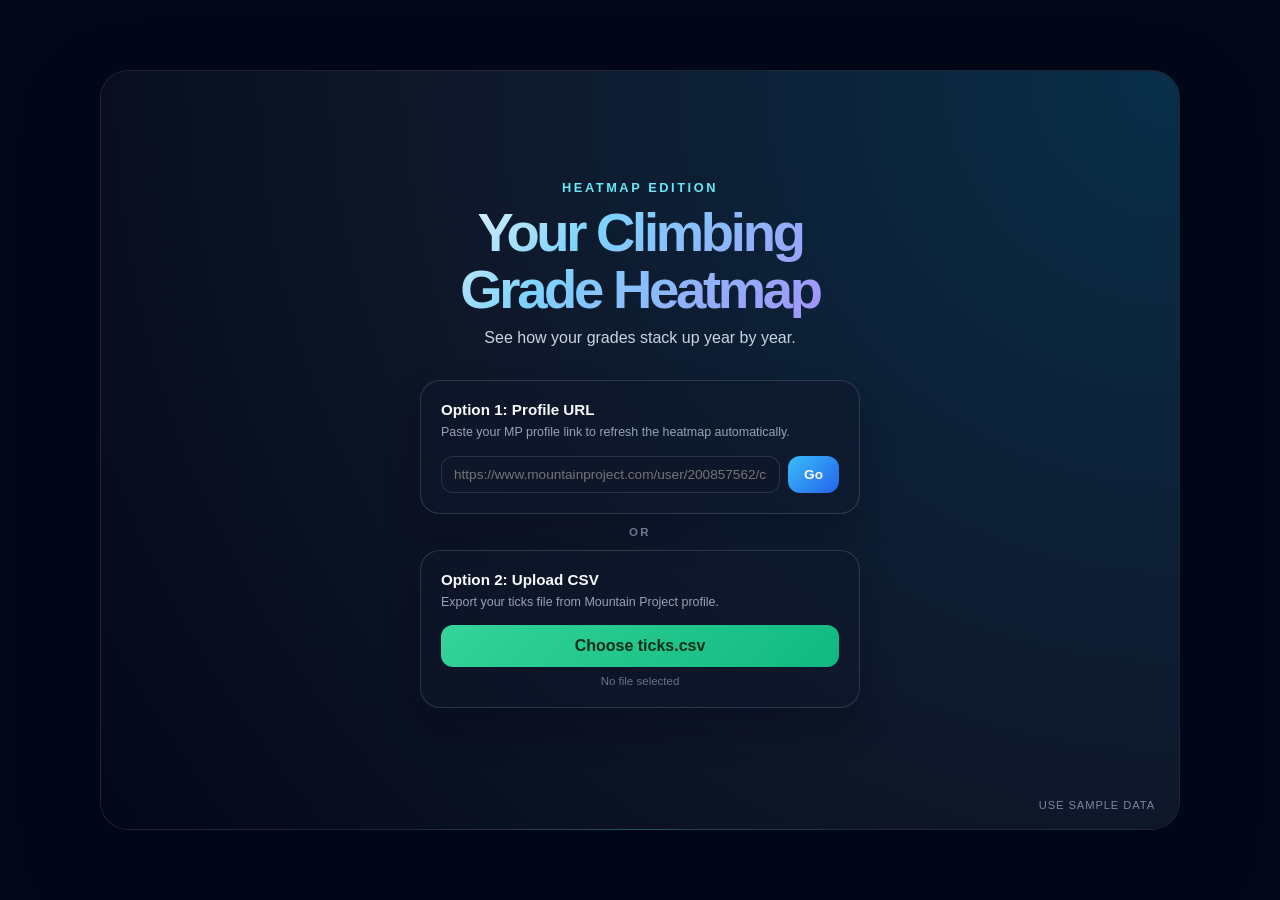
==== heatmap.html @ a50a9cce "heatmap!" ====
<!DOCTYPE html>
<html lang="en">
<head>
    <meta charset="UTF-8">
    <meta name="viewport" content="width=device-width, initial-scale=1.0">
    <title>Climbing Grade Heatmap</title>
    <link rel="icon" type="image/svg+xml" href="favicon.svg">
    <link rel="stylesheet" href="css/heatmap.css">
</head>
<body>
    <div class="app-container">
        <div class="landing-screen active" id="landingScreen">
            <div class="landing-content">
                <p class="subtitle" id="heatmapSeasonLabel">Heatmap Edition</p>
                <h1 class="title">Your Climbing<br>Grade Heatmap</h1>
                <p class="stat-label" style="margin-bottom: 30px;">See how your grades stack up year by year.</p>

                <div class="input-card">
                    <h3>Option 1: Profile URL</h3>
                    <p class="input-desc">Paste your MP profile link to refresh the heatmap automatically.</p>
                    <div class="input-group">
                        <input type="text" id="usernameInput" placeholder="https://www.mountainproject.com/user/200857562/chosslord-supreme">
                        <button class="action-btn-sm" id="fetchUserBtn">Go</button>
                    </div>
                </div>

                <div class="divider">OR</div>

                <div class="input-card">
                    <h3>Option 2: Upload CSV</h3>
                    <p class="input-desc">Export your ticks file from Mountain Project profile.</p>
                    <label class="file-btn" for="csvInput">Choose ticks.csv</label>
                    <input type="file" id="csvInput" accept=".csv" style="display: none;">
                    <span class="file-name" id="fileName">No file selected</span>
                </div>

                <button class="demo-btn" id="demoBtn">Use Sample Data</button>
            </div>
        </div>

        <main class="heatmap-screen" id="heatmapScreen" hidden>
            <header class="heatmap-header">
                <h1 id="heatmapTitle">Climbing Grade Heatmap</h1>
                <button id="resetBtn" class="ghost-btn" type="button">Use different data</button>
            </header>

            <fieldset class="tick-scope-toggle" id="tickScopeToggle">
                <legend>Tick status</legend>
                <label class="tick-scope-option">
                    <input type="radio" name="tickScope" value="all" aria-label="All ticks">
                    <span>All ticks</span>
                </label>
                <label class="tick-scope-option">
                    <input type="radio" name="tickScope" value="sends" checked aria-label="Sends only">
                    <span>Sends</span>
                </label>
            </fieldset>

            <div class="grade-family-toggle" id="gradeFamilyToggle" aria-label="Grade family toggle">
                <button class="grade-family-btn active" data-grade-family="all-roped" type="button">All Roped</button>
                <button class="grade-family-btn" data-grade-family="boulder" type="button">Boulder</button>
                <button class="grade-family-btn" data-grade-family="sport" type="button">Sport</button>
                <button class="grade-family-btn" data-grade-family="trad" type="button">Trad</button>
            </div>

            <div class="heatmap-panel">
                <div id="heatmapChart" class="heatmap-chart" aria-live="polite"></div>
            </div>

            <section class="summary-grid" id="summaryGrid"></section>
        </main>
    </div>

    <div class="cell-modal" id="cellModal" hidden>
        <div class="cell-modal-backdrop" data-modal-close="true"></div>
        <section class="cell-modal-dialog" role="dialog" aria-modal="true" aria-labelledby="cellModalTitle">
            <header class="cell-modal-header">
                <div>
                    <p class="subtitle" id="cellModalEyebrow">Heatmap cell</p>
                    <h2 id="cellModalTitle">Climbs</h2>
                </div>
                <button class="cell-modal-close" id="cellModalClose" type="button" aria-label="Close climb list">Close</button>
            </header>
            <div class="cell-modal-list" id="cellModalList"></div>
        </section>
    </div>

    <script src="js/shared.js"></script>
    <script src="js/heatmap.js"></script>
</body>
</html>
---- css/heatmap.css ----
* {
    box-sizing: border-box;
    margin: 0;
    padding: 0;
    font-family: -apple-system, BlinkMacSystemFont, "Segoe UI", Roboto, Helvetica, Arial, sans-serif;
}

html, body {
    width: 100%;
    min-height: 100%;
    background: #020817;
    color: #f8fafc;
}

body {
    min-height: 100vh;
    min-height: 100dvh;
    display: flex;
    justify-content: center;
    align-items: center;
    padding: 12px;
}

.app-container {
    position: relative;
    width: min(100%, 1080px);
    min-height: 760px;
    background: radial-gradient(circle at top, rgba(34, 211, 238, 0.26), transparent 28%), #020817;
    border: 1px solid rgba(148, 163, 184, 0.18);
    border-radius: 28px;
    overflow: hidden;
    box-shadow: 0 32px 80px rgba(2, 6, 23, 0.42), inset 0 1px 0 rgba(255,255,255,0.12);
}

.landing-screen {
    position: absolute;
    inset: 0;
    display: flex;
    justify-content: center;
    align-items: center;
    padding: 28px;
    background: radial-gradient(circle at top right, #082f49 0%, #0f172a 56%, #020817 100%);
    transition: opacity 0.35s ease, visibility 0.35s ease;
}

.landing-screen:not(.active) {
    opacity: 0;
    visibility: hidden;
    pointer-events: none;
}

.landing-content {
    width: min(100%, 440px);
    margin: 0 auto;
    text-align: center;
}

.title {
    font-size: clamp(2.2rem, 6vw, 3.4rem);
    line-height: 1.04;
    font-weight: 900;
    letter-spacing: -0.06em;
    margin-bottom: 8px;
    background: linear-gradient(135deg, #f8fafc 0%, #7dd3fc 36%, #a78bfa 100%);
    -webkit-background-clip: text;
    -webkit-text-fill-color: transparent;
}

.subtitle {
    font-size: 0.8rem;
    font-weight: 800;
    letter-spacing: 0.2em;
    text-transform: uppercase;
    color: #67e8f9;
    margin-bottom: 10px;
}

.stat-label {
    color: #cbd5e1;
    font-size: 1rem;
    line-height: 1.5;
}

.input-card {
    background: rgba(15, 23, 42, 0.5);
    border: 1px solid rgba(148, 163, 184, 0.24);
    border-radius: 20px;
    padding: 20px;
    margin-bottom: 12px;
    text-align: left;
    box-shadow: 0 20px 35px rgba(2, 6, 23, 0.28);
}

.input-card h3 {
    font-size: 0.95rem;
    font-weight: 800;
    margin-bottom: 5px;
}

.input-desc {
    color: #94a3b8;
    font-size: 0.78rem;
    line-height: 1.45;
    margin-bottom: 14px;
}

.input-group {
    display: flex;
    gap: 8px;
}

.input-group input {
    flex: 1;
    min-width: 0;
    background: rgba(15, 23, 42, 0.75);
    border: 1px solid rgba(148, 163, 184, 0.2);
    border-radius: 12px;
    padding: 10px 12px;
    color: #f8fafc;
    font-size: 0.85rem;
    outline: none;
}

.input-group input:focus {
    border-color: rgba(125, 211, 252, 0.9);
    box-shadow: 0 0 0 3px rgba(34, 211, 238, 0.18);
}

.action-btn-sm {
    appearance: none;
    border: none;
    border-radius: 12px;
    background: linear-gradient(135deg, #38bdf8 0%, #2563eb 100%);
    color: white;
    font-weight: 800;
    font-size: 0.85rem;
    padding: 0 16px;
    cursor: pointer;
}

.divider {
    font-size: 0.72rem;
    font-weight: 900;
    letter-spacing: 0.2em;
    text-transform: uppercase;
    color: rgba(148, 163, 184, 0.7);
    margin: 12px 0;
}

.file-btn {
    display: block;
    width: 100%;
    border-radius: 12px;
    text-align: center;
    background: linear-gradient(135deg, #34d399 0%, #10b981 100%);
    color: #052e16;
    font-weight: 800;
    padding: 12px;
    cursor: pointer;
    transition: transform 0.2s ease;
}

.file-btn:hover {
    transform: translateY(-1px);
}

.file-name {
    display: block;
    margin-top: 8px;
    color: #64748b;
    font-size: 0.72rem;
    text-align: center;
    white-space: nowrap;
    overflow: hidden;
    text-overflow: ellipsis;
}

.demo-btn {
    position: absolute;
    right: 24px;
    bottom: 18px;
    background: transparent;
    border: none;
    color: rgba(148, 163, 184, 0.8);
    cursor: pointer;
    font-size: 0.7rem;
    letter-spacing: 0.08em;
    text-transform: uppercase;
}

.heatmap-screen {
    width: 100%;
    min-height: 760px;
    display: flex;
    flex-direction: column;
    padding: 24px clamp(16px, 3vw, 28px) 28px;
    background: linear-gradient(180deg, rgba(15, 23, 42, 0.8), rgba(2, 6, 23, 0.96));
}

.heatmap-screen[hidden] {
    display: none;
}

.heatmap-header {
    text-align: center;
    margin-bottom: 14px;
}

.heatmap-header h1 {
    font-size: clamp(2rem, 5vw, 3.1rem);
    line-height: 1.08;
    font-weight: 900;
    letter-spacing: -0.06em;
    background: linear-gradient(135deg, #ffffff 0%, #a5f3fc 40%, #c4b5fd 100%);
    -webkit-background-clip: text;
    -webkit-text-fill-color: transparent;
}

#heatmapSummaryText {
    margin-top: 8px;
    color: #cbd5e1;
    font-size: 0.96rem;
}

.ghost-btn {
    margin-top: 18px;
    padding: 10px 18px;
    border-radius: 999px;
    border: 1px solid rgba(148, 163, 184, 0.32);
    background: rgba(15, 23, 42, 0.35);
    color: #e2e8f0;
    font-weight: 700;
    cursor: pointer;
}

.tick-scope-toggle {
    display: flex;
    justify-content: center;
    width: fit-content;
    margin: 0 auto 10px;
    padding: 3px;
    border: 1px solid rgba(148, 163, 184, 0.24);
    border-radius: 999px;
    background: rgba(15, 23, 42, 0.5);
}

.tick-scope-toggle legend {
    position: absolute;
    width: 1px;
    height: 1px;
    overflow: hidden;
    clip: rect(0, 0, 0, 0);
    white-space: nowrap;
}

.tick-scope-option {
    position: relative;
    cursor: pointer;
}

.tick-scope-option input {
    position: absolute;
    opacity: 0;
    pointer-events: none;
}

.tick-scope-option span {
    display: block;
    border-radius: 999px;
    padding: 7px 13px;
    color: #94a3b8;
    font-size: 0.68rem;
    font-weight: 800;
    letter-spacing: 0.08em;
    text-transform: uppercase;
    transition: background 0.2s ease, color 0.2s ease, box-shadow 0.2s ease;
}

.tick-scope-option input:checked + span {
    background: linear-gradient(135deg, rgba(56, 189, 248, 0.28), rgba(167, 139, 250, 0.28));
    color: #f8fafc;
    box-shadow: 0 0 0 1px rgba(125, 211, 252, 0.5), inset 0 1px 0 rgba(255,255,255,0.16);
}

.tick-scope-option input:focus-visible + span {
    outline: 2px solid #a5f3fc;
    outline-offset: 2px;
}

.grade-family-toggle {
    display: flex;
    justify-content: center;
    flex-wrap: wrap;
    gap: 8px;
    margin: 0 auto 18px;
    width: min(100%, 660px);
}

.grade-family-btn {
    appearance: none;
    border: 1px solid rgba(148, 163, 184, 0.24);
    background: rgba(15, 23, 42, 0.5);
    color: #cbd5e1;
    font-weight: 800;
    font-size: 0.7rem;
    letter-spacing: 0.08em;
    text-transform: uppercase;
    border-radius: 999px;
    padding: 9px 14px;
    cursor: pointer;
    transition: all 0.2s ease;
}

.grade-family-btn:hover,
.grade-family-btn:focus-visible {
    border-color: rgba(125, 211, 252, 0.7);
    color: #e0f2fe;
}

.grade-family-btn.active {
    background: linear-gradient(135deg, rgba(56, 189, 248, 0.28), rgba(167, 139, 250, 0.28));
    border-color: rgba(125, 211, 252, 0.8);
    color: #f8fafc;
    box-shadow: 0 0 0 1px rgba(125, 211, 252, 0.28), inset 0 1px 0 rgba(255,255,255,0.16);
}

.heatmap-panel {
    width: 100%;
    overflow-x: auto;
    background: rgba(15, 23, 42, 0.4);
    border: 1px solid rgba(148, 163, 184, 0.22);
    border-radius: 20px;
    padding: 0;
    box-shadow: inset 0 1px 0 rgba(255,255,255,0.08);
}

.heatmap-chart {
    display: grid;
    gap: 0;
    min-width: 0;
    padding: 0;
}

.heatmap-row {
    display: contents;
}

.heatmap-label,
.heatmap-year,
.heatmap-cell {
    display: flex;
    align-items: center;
    justify-content: center;
    min-height: 14px;
    height: 14px;
    border-radius: 0;
    border: none;
    padding: 0;
    text-align: center;
    font-size: 0.66rem;
    line-height: 1;
}

.heatmap-label {
    justify-content: flex-start;
    padding-left: 5px;
    color: #e2e8f0;
    font-weight: 700;
    background: rgba(15, 23, 42, 0.18);
}

.heatmap-year {
    color: #cbd5e1;
    font-weight: 800;
    background: rgba(15, 23, 42, 0.12);
    font-size: 0.58rem;
}

.heatmap-cell {
    background: rgba(148, 163, 184, 0.08);
    color: rgba(248, 250, 252, 0.8);
    font-weight: 700;
    transition: transform 0.2s ease;
}

.heatmap-cell[role="button"] {
    cursor: pointer;
}

.heatmap-cell[role="button"]:hover,
.heatmap-cell[role="button"]:focus-visible {
    transform: translateY(-1px);
    outline: 1px solid #f8fafc;
    outline-offset: -1px;
}

.heatmap-cell.empty {
    opacity: 0.4;
}

body.modal-open {
    overflow: hidden;
}

.cell-modal[hidden] {
    display: none;
}

.cell-modal {
    position: fixed;
    z-index: 10;
    inset: 0;
    display: grid;
    place-items: center;
    padding: 20px;
}

.cell-modal-backdrop {
    position: absolute;
    inset: 0;
    background: rgba(2, 6, 23, 0.76);
    backdrop-filter: blur(6px);
}

.cell-modal-dialog {
    position: relative;
    width: min(100%, 520px);
    max-height: min(74dvh, 620px);
    overflow: hidden;
    border: 1px solid rgba(125, 211, 252, 0.38);
    border-radius: 14px;
    background: #0f172a;
    box-shadow: 0 28px 80px rgba(0, 0, 0, 0.56);
}

.cell-modal-header {
    display: flex;
    align-items: flex-start;
    justify-content: space-between;
    gap: 16px;
    padding: 20px 22px 16px;
    border-bottom: 1px solid rgba(148, 163, 184, 0.16);
}

.cell-modal-header .subtitle {
    margin-bottom: 5px;
}

.cell-modal-header h2 {
    font-size: 1.35rem;
    line-height: 1.1;
}

.cell-modal-close {
    border: 1px solid rgba(148, 163, 184, 0.3);
    border-radius: 6px;
    padding: 6px 9px;
    background: rgba(15, 23, 42, 0.55);
    color: #e2e8f0;
    cursor: pointer;
    font-size: 0.72rem;
    font-weight: 800;
}

.cell-modal-list {
    max-height: calc(min(74dvh, 620px) - 106px);
    overflow-y: auto;
}

.cell-modal-item {
    display: grid;
    grid-template-columns: minmax(0, 1fr) auto;
    column-gap: 16px;
    padding: 14px 22px;
    border-bottom: 1px solid rgba(148, 163, 184, 0.12);
}

.cell-modal-item:last-child {
    border-bottom: none;
}

.cell-modal-area {
    grid-column: 1 / -1;
    margin-bottom: 4px;
    color: #67e8f9;
    font-size: 0.68rem;
    font-weight: 800;
    letter-spacing: 0.08em;
    text-transform: uppercase;
}

.cell-modal-item h3 {
    min-width: 0;
    overflow-wrap: anywhere;
    font-size: 0.94rem;
    line-height: 1.25;
}

.cell-modal-grade {
    align-self: center;
    color: #f8fafc;
    font-size: 0.82rem;
    font-weight: 800;
}

.summary-grid {
    display: grid;
    grid-template-columns: repeat(auto-fit, minmax(180px, 1fr));
    gap: 14px;
    margin-top: 20px;
}

.summary-card {
    background: rgba(15, 23, 42, 0.4);
    border: 1px solid rgba(148, 163, 184, 0.22);
    border-radius: 16px;
    padding: 16px 18px;
}

.summary-card .label {
    color: #94a3b8;
    font-size: 0.72rem;
    letter-spacing: 0.14em;
    text-transform: uppercase;
    margin-bottom: 8px;
}

.summary-card .value {
    font-size: clamp(1.2rem, 3vw, 2rem);
    font-weight: 900;
    letter-spacing: -0.04em;
}

@media (max-width: 640px) {
    .app-container {
        min-height: 92vh;
        border-radius: 20px;
    }

    .heatmap-screen {
        min-height: 92vh;
    }

    .heatmap-panel {
        padding-inline: 8px;
    }
}
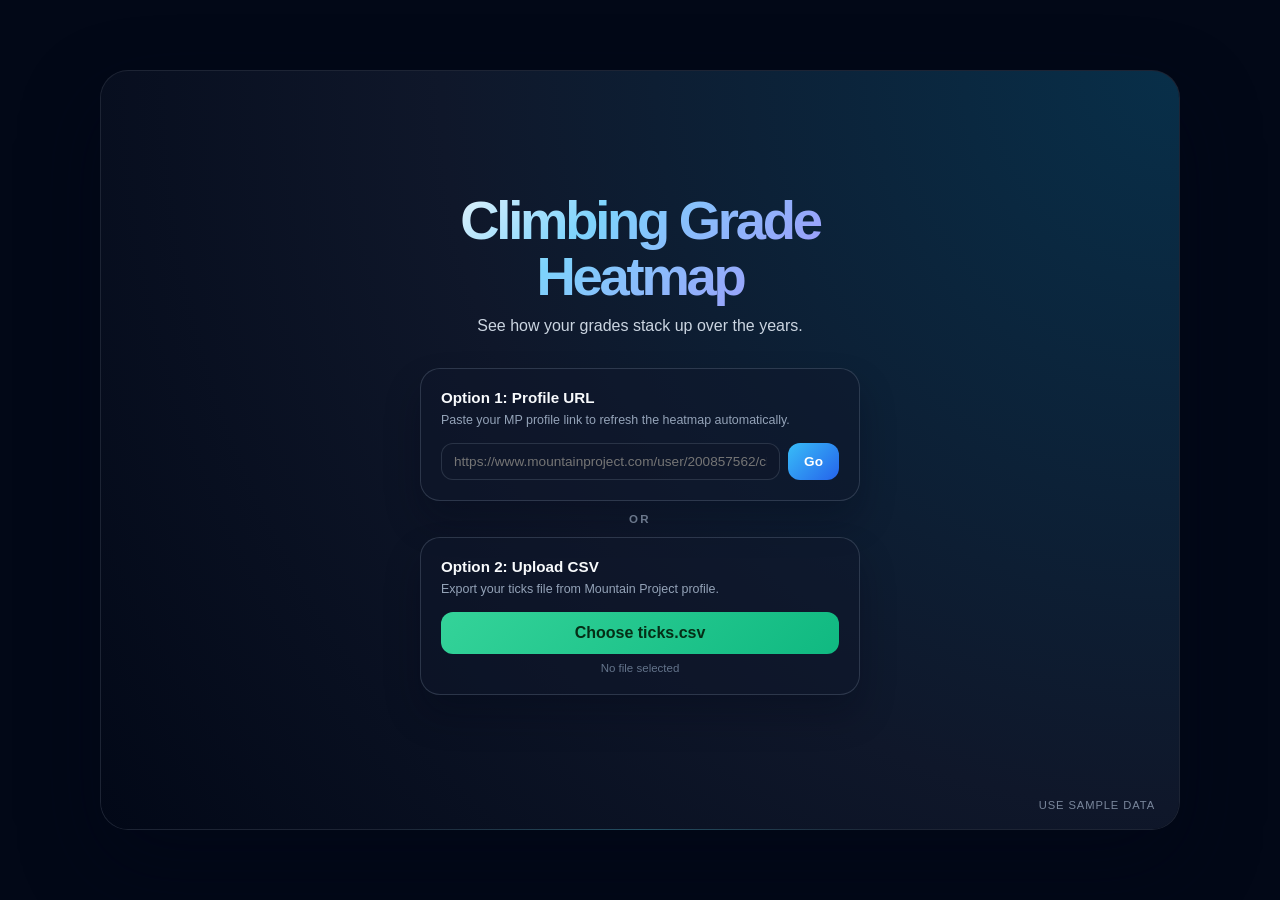
==== commit 79471846: "heatmap cors" ====
--- a/heatmap.html
+++ b/heatmap.html
@@ -11,9 +11,8 @@
     <div class="app-container">
         <div class="landing-screen active" id="landingScreen">
             <div class="landing-content">
-                <p class="subtitle" id="heatmapSeasonLabel">Heatmap Edition</p>
-                <h1 class="title">Your Climbing<br>Grade Heatmap</h1>
-                <p class="stat-label" style="margin-bottom: 30px;">See how your grades stack up year by year.</p>
+                <h1 class="title">Climbing Grade Heatmap</h1>
+                <p class="stat-label" style="margin-bottom: 30px;">See how your grades stack up over the years.</p>
 
                 <div class="input-card">
                     <h3>Option 1: Profile URL</h3>
